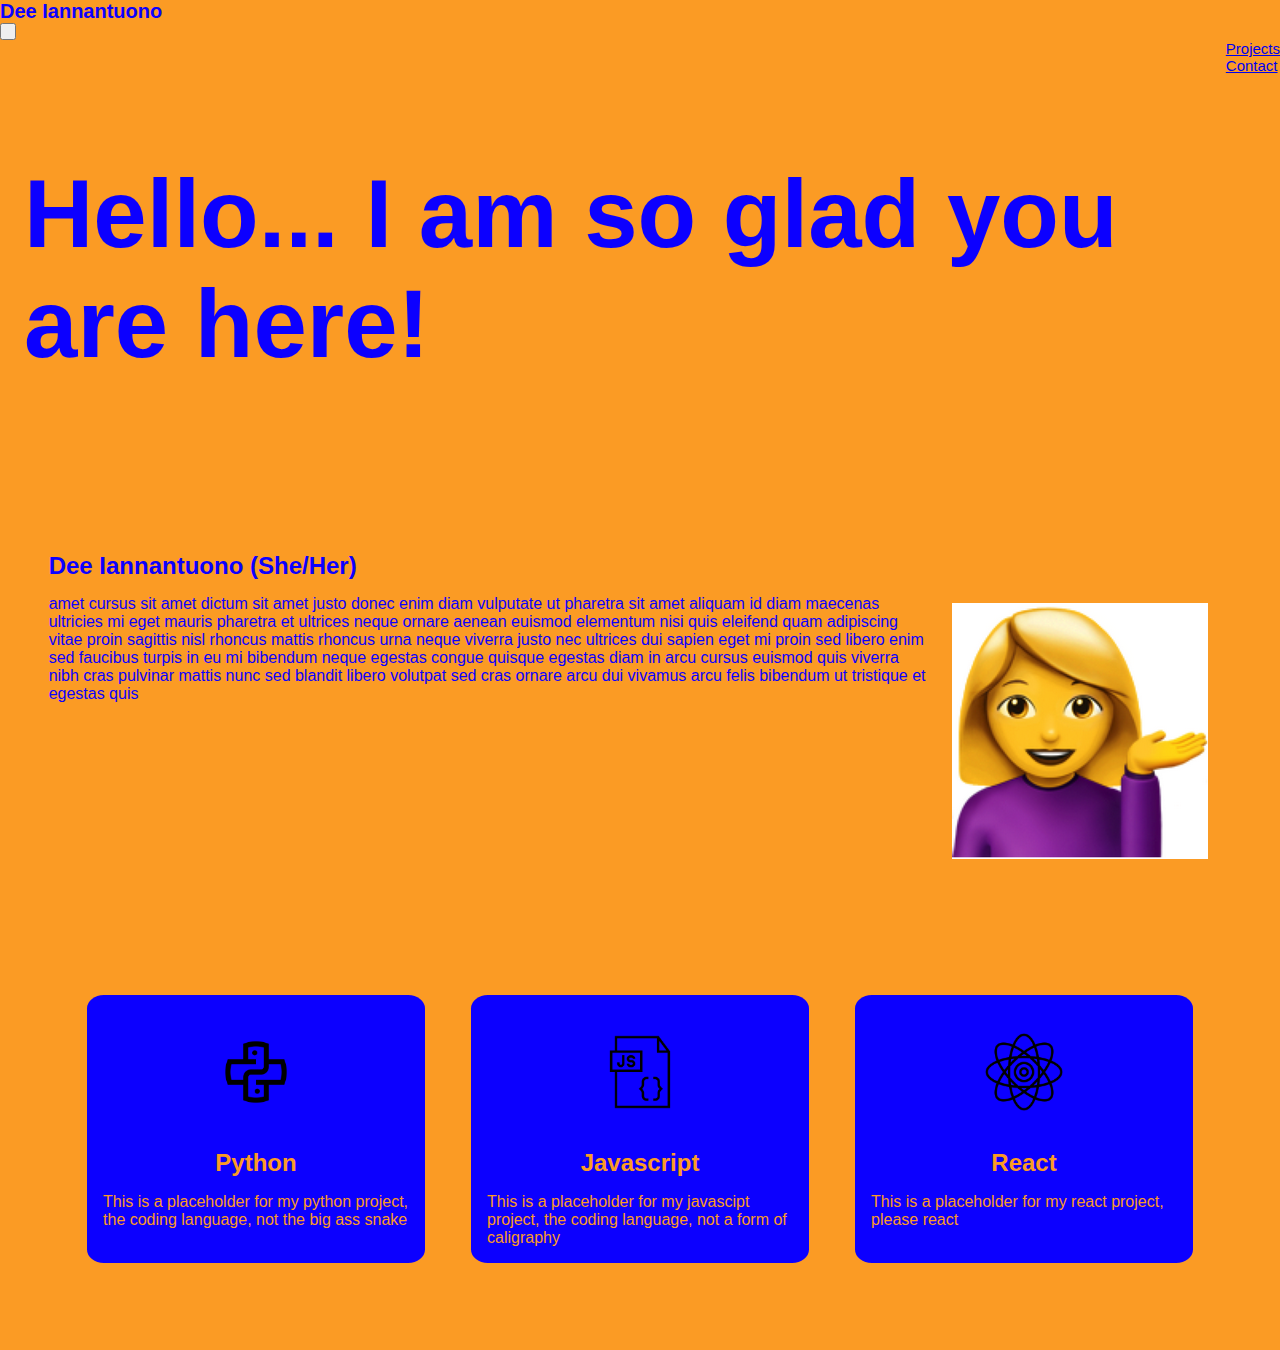
==== index.html @ b5184e4c "Adding project to git" ====
<!DOCTYPE html>
<html lang="en">
<head>
    <meta charset="UTF-8">
    <meta http-equiv="X-UA-Compatible" content="IE=edge">
    <meta name="viewport" content="width=device-width, initial-scale=1.0">
    <link rel="stylesheet" href="css/style.css">
    <title>Dee Iannantuono</title>
</head>
<body>
    <header>
        <div class="mobile-header">
            <h1>Dee Iannantuono</h1>
            <button class="hamburger-button">
                <svg xmlns="http://www.w3.org/2000/svg" fill="none" viewBox="0 0 24 24" stroke-width="1.5" stroke="currentColor" class="w-6 h-6">
                    <path stroke-linecap="round" stroke-linejoin="round" d="M3.75 6.75h16.5M3.75 12h16.5m-16.5 5.25h16.5" />
                </svg>
            </button>
        </div>
        <nav id="navigation">
            <ul>
                <li>
                    <a href="#">Projects</a>
                </li>
                <li>
                    <a href="#">Contact</a>
                </li>
            </ul>
        </nav>
    </header>
    <section id="hero">
        <div>
        <h1>Hello... I am so glad you are here!</h1>
        </div>
    </section>
    <section id="aboutme">
        <article class="photo">
            <h2>Dee Iannantuono (She/Her)</h2>
            <img src="img/placeholder.png" class="photo">
        <p>
            amet cursus sit amet dictum sit amet justo donec enim diam vulputate ut pharetra sit amet aliquam id diam maecenas ultricies mi eget mauris pharetra et ultrices neque ornare aenean euismod elementum nisi quis eleifend quam adipiscing vitae proin sagittis nisl rhoncus mattis rhoncus urna neque viverra justo nec ultrices dui sapien eget mi proin sed libero enim sed faucibus turpis in eu mi bibendum neque egestas congue quisque egestas diam in arcu cursus euismod quis viverra nibh cras pulvinar mattis nunc sed blandit libero volutpat sed cras ornare arcu dui vivamus arcu felis bibendum ut tristique et egestas quis
        </p>
        </article>
    </section>
    <section id="projects">
        <article class="articles">
                <img src="img/python.png" alt="an icon for the python coding language" class="icon">
            <h2>Python</h2>
            <p>
                This is a placeholder for my python project, the coding language, not the big ass snake
            </p>
        </article>
        <article class="articles">
                <img src="img/javascript.png" alt="an icon for the javascript coding language" class="icon">
            <h2>Javascript</h2>
            <p>
                This is a placeholder for my javascipt project, the coding language, not a form of caligraphy
            </p>
        </article>
        <article class="articles">
                <img src="img/react.png" alt="an icon for the react coding language" class="icon">
            <h2>React</h2>
            <p>
                This is a placeholder for my react project, please react
            </p>
        </article>
    </section>
---- css/style.css ----
/* Base HTML Styles */


:root {
	--orange: #fb9b24;
	--yellow: #f4d040;
	--green: #57d68d;
	--blue: #0c00ff;
	--black: #111111;
	--gray: #c3c3c3;
}

/* CSS Reset */

html {
	box-sizing: border-box;
	font-size: 16px;
	font-family: Helvetica, Arial, sans-serif;
	color: var(--blue);
	scroll-behavior: smooth;
}

*,
*:before,
*:after {
	box-sizing: inherit;
}

body,
h1,
h2,
h3,
h4,
h5,
h6,
p,
ol,
ul {
	margin: 0;
	padding: 0;
}

ol,
ul {
	list-style: none;
}

img {
	max-width: 100%;
	height: auto;
}

input,
button,
textarea,
select {
	font: inherit;
}

/* Global styles  */

label, input, textarea, select {
    display: block;
    width: 100%;
}

input, select, textarea {
    padding: 8px;
}

/* Background */

body {
	background-color: var(--orange);
}

/* Header */

header {
	font-size: 10px;
}

#navigation {
	font-size: 15px;
}

header {
	height: 115px;
}

nav {
	float: right;
}

/* hero */

#hero {
	padding: 24px;
	font-size: 3rem;
	margin-top: 20px;
}

/* About Me */

#aboutme {
	padding: 24px;
	margin-top: 100px;
}

.photo {
	padding: 2%;
	float: right;
}

.photo p {
	padding-top: 15px;
}

/* Projects  */

.articles {
	width: auto;
	display: flex;
	flex-direction: column;
	padding: 16px;
	align-items: center;
	margin: 15%;
	background-color: var(--blue);
	color: var(--orange);
	border-radius: 5%;
}

.articles h2 {
	padding: 16px 0px;
}

.articles img {
	width: 40%;
}

@media (min-width: 768px){
    #projects {
        display: flex;
		padding: 5%;
}
}

@media (min-width: 768px){
    #projects .articles {
        display: flex;
		margin: 2%;
}
}
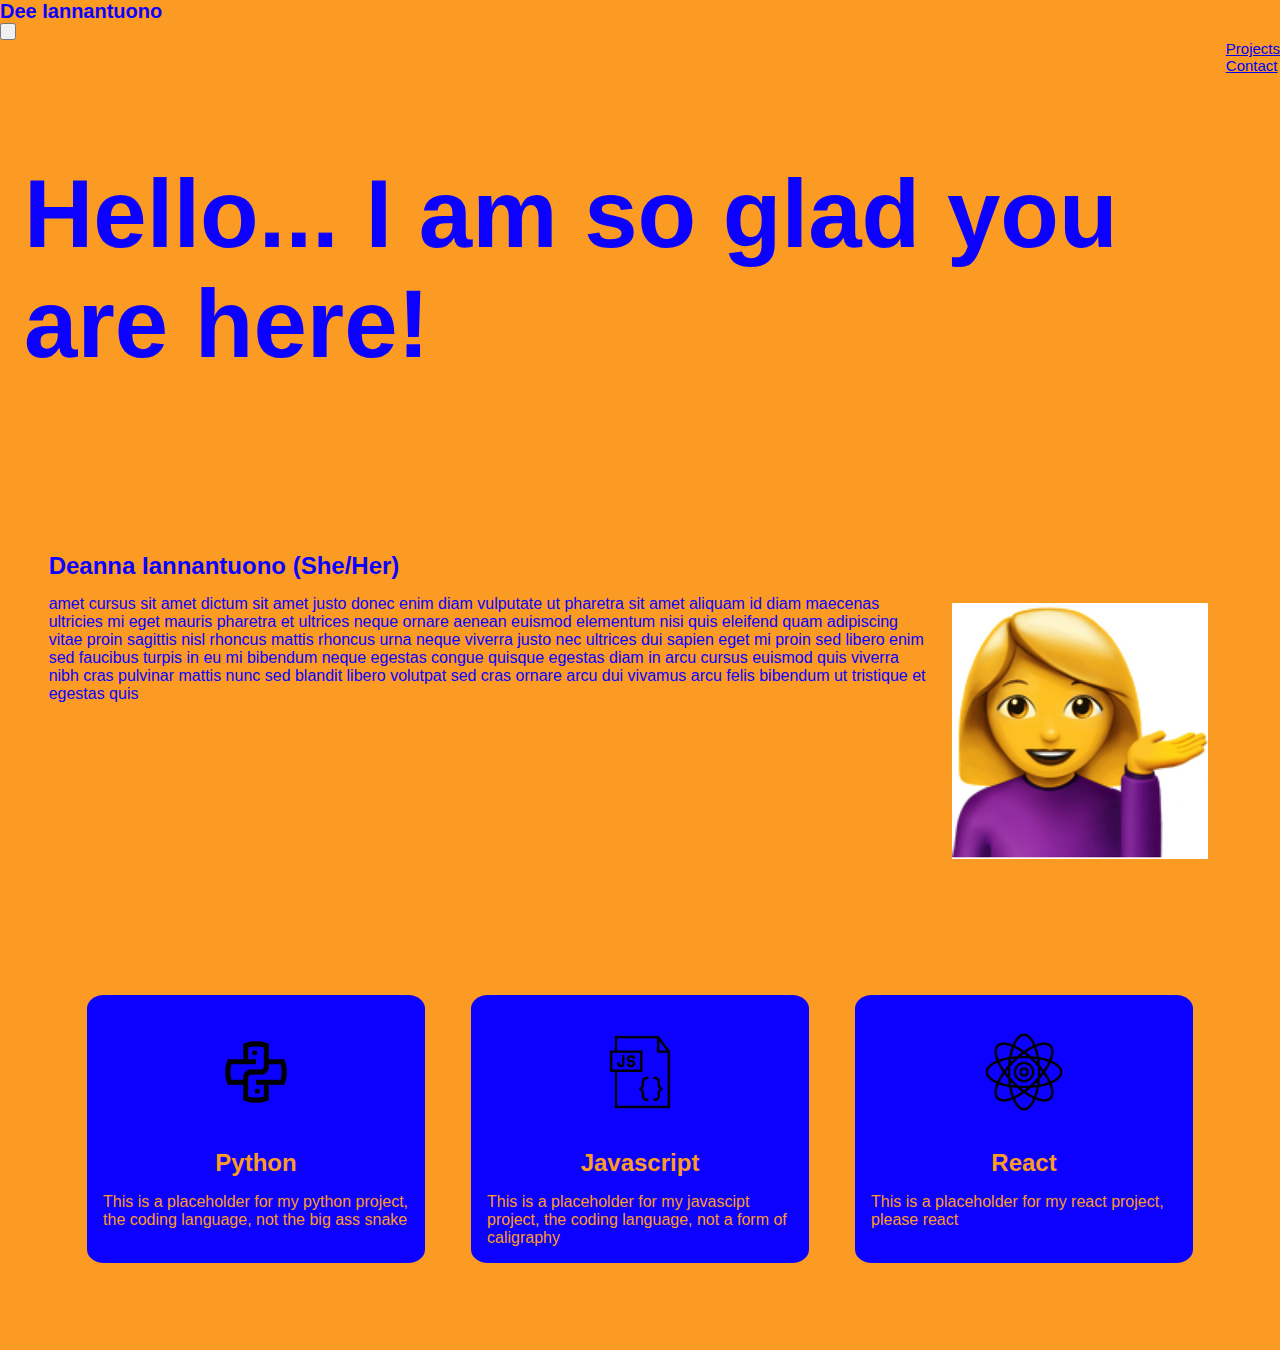
==== commit 0a93338a: "changed name" ====
--- a/index.html
+++ b/index.html
@@ -35,7 +35,7 @@
     </section>
     <section id="aboutme">
         <article class="photo">
-            <h2>Dee Iannantuono (She/Her)</h2>
+            <h2>Deanna Iannantuono (She/Her)</h2>
             <img src="img/placeholder.png" class="photo">
         <p>
             amet cursus sit amet dictum sit amet justo donec enim diam vulputate ut pharetra sit amet aliquam id diam maecenas ultricies mi eget mauris pharetra et ultrices neque ornare aenean euismod elementum nisi quis eleifend quam adipiscing vitae proin sagittis nisl rhoncus mattis rhoncus urna neque viverra justo nec ultrices dui sapien eget mi proin sed libero enim sed faucibus turpis in eu mi bibendum neque egestas congue quisque egestas diam in arcu cursus euismod quis viverra nibh cras pulvinar mattis nunc sed blandit libero volutpat sed cras ornare arcu dui vivamus arcu felis bibendum ut tristique et egestas quis
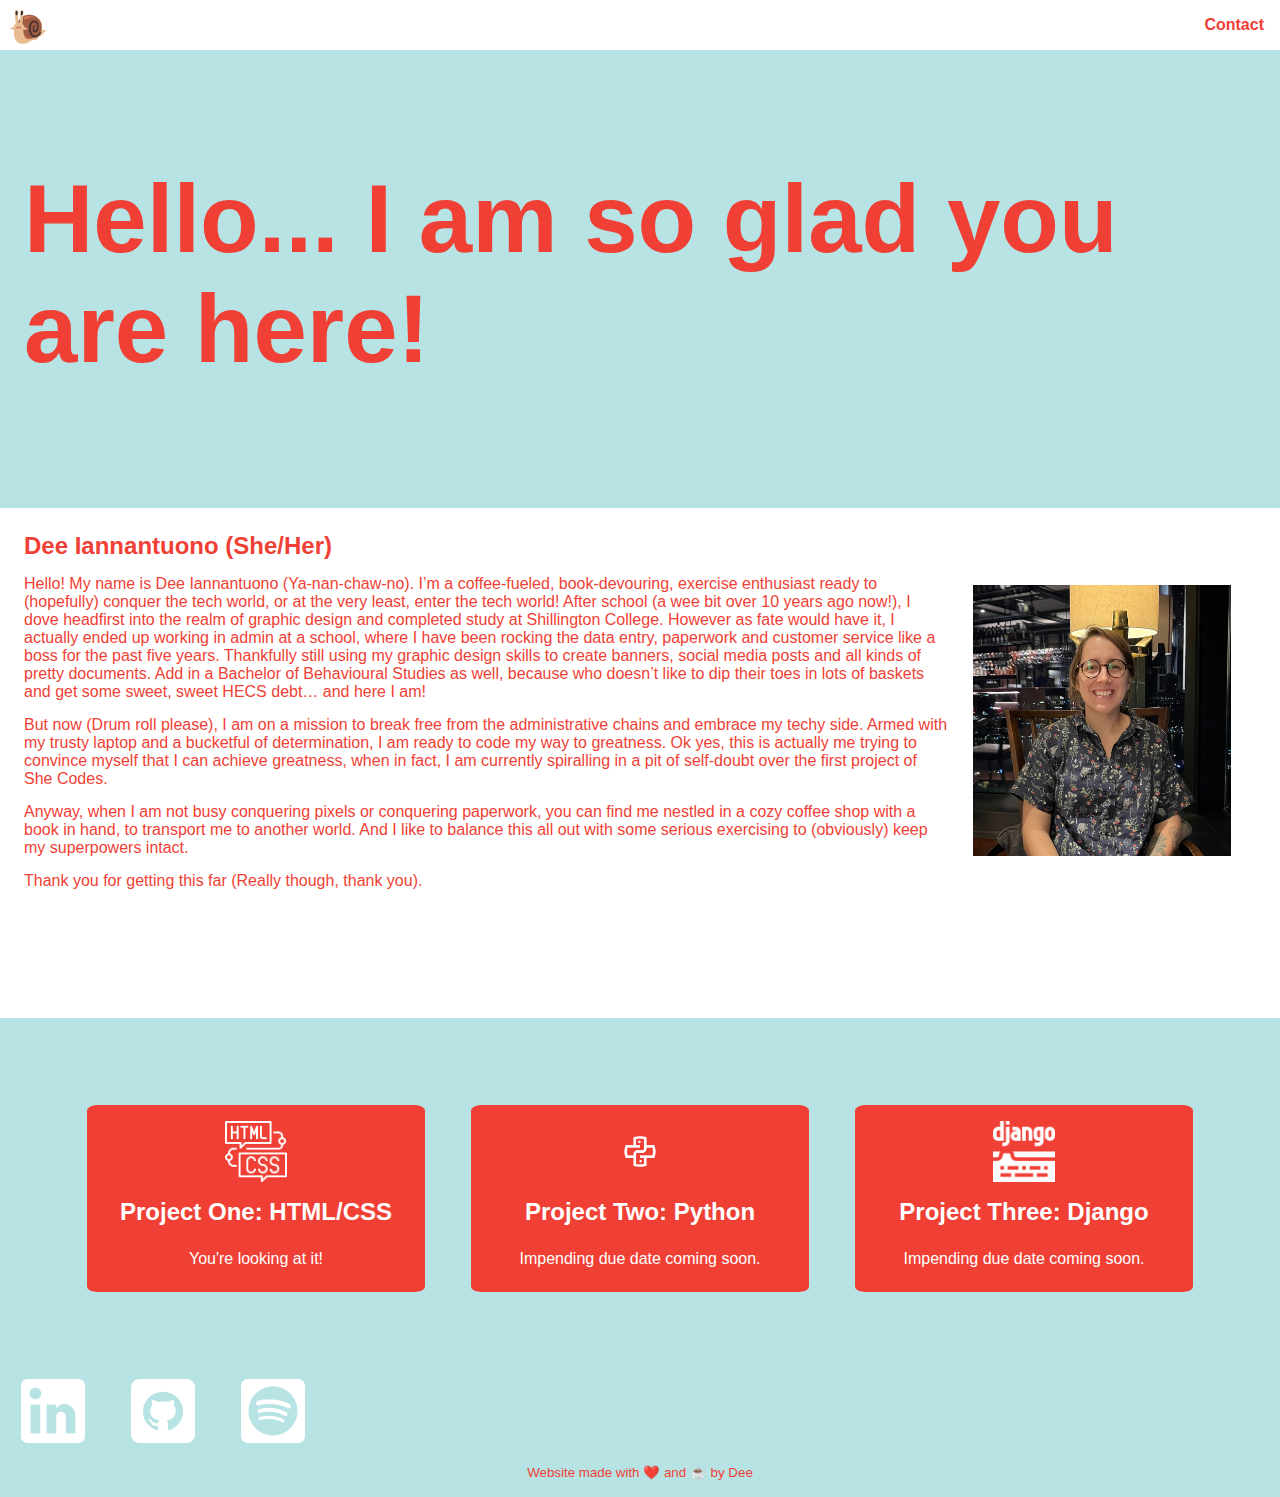
==== commit 462b9a39: "This includes lots of aesthetic changes to home page and i added a contact page and readme and updat" ====
--- a/index.html
+++ b/index.html
@@ -10,23 +10,15 @@
 <body>
     <header>
         <div class="mobile-header">
-            <h1>Dee Iannantuono</h1>
-            <button class="hamburger-button">
-                <svg xmlns="http://www.w3.org/2000/svg" fill="none" viewBox="0 0 24 24" stroke-width="1.5" stroke="currentColor" class="w-6 h-6">
-                    <path stroke-linecap="round" stroke-linejoin="round" d="M3.75 6.75h16.5M3.75 12h16.5m-16.5 5.25h16.5" />
-                </svg>
-            </button>
-        </div>
-        <nav id="navigation">
+        <nav>
             <ul>
                 <li>
-                    <a href="#">Projects</a>
-                </li>
-                <li>
-                    <a href="#">Contact</a>
+                    <a href="contact.html">Contact</a>
                 </li>
             </ul>
         </nav>
+        <h1>🐌</h1> 
+        </div>
     </header>
     <section id="hero">
         <div>
@@ -35,33 +27,44 @@
     </section>
     <section id="aboutme">
         <article class="photo">
-            <h2>Deanna Iannantuono (She/Her)</h2>
-            <img src="img/placeholder.png" class="photo">
-        <p>
-            amet cursus sit amet dictum sit amet justo donec enim diam vulputate ut pharetra sit amet aliquam id diam maecenas ultricies mi eget mauris pharetra et ultrices neque ornare aenean euismod elementum nisi quis eleifend quam adipiscing vitae proin sagittis nisl rhoncus mattis rhoncus urna neque viverra justo nec ultrices dui sapien eget mi proin sed libero enim sed faucibus turpis in eu mi bibendum neque egestas congue quisque egestas diam in arcu cursus euismod quis viverra nibh cras pulvinar mattis nunc sed blandit libero volutpat sed cras ornare arcu dui vivamus arcu felis bibendum ut tristique et egestas quis
-        </p>
+            <h2>Dee Iannantuono (She/Her)</h2>
+            <img src="img/thisisme.jpg" class="photoofme">
+        <p>Hello! My name is Dee Iannantuono (Ya-nan-chaw-no). I’m a coffee-fueled, book-devouring, exercise enthusiast ready to (hopefully) conquer the tech world, or at the very least, enter the tech world! After school (a wee bit over 10 years ago now!), I dove headfirst into the realm of graphic design and completed study at Shillington College. However as fate would have it, I actually ended up working in admin at a school, where I have been rocking the data entry, paperwork and customer service like a boss for the past five years. Thankfully still using my graphic design skills to create banners, social media posts and all kinds of pretty documents. Add in a Bachelor of Behavioural Studies as well, because who doesn’t like to dip their toes in lots of baskets and get some sweet, sweet HECS debt… and here I am! </p>
+        <p>But now (Drum roll please), I am on a mission to break free from the administrative chains and embrace my techy side. Armed with my trusty laptop and a bucketful of determination, I am ready to code my way to greatness. Ok yes, this is actually me trying to convince myself that I can achieve greatness, when in fact, I am currently spiralling in a pit of self-doubt over the first project of She Codes. </p>
+        <p>Anyway, when I am not busy conquering pixels or conquering paperwork, you can find me nestled in a cozy coffee shop with a book in hand, to transport me to another world. And I like to balance this all out with some serious exercising to (obviously) keep my superpowers intact.</p>
+        <p>Thank you for getting this far (Really though, thank you). </p>
         </article>
     </section>
     <section id="projects">
         <article class="articles">
-                <img src="img/python.png" alt="an icon for the python coding language" class="icon">
-            <h2>Python</h2>
+                <img src="img/htmlcss.png" alt="an icon for the html and css coding languages" class="icon">
+            <h2>Project One: HTML/CSS</h2>
             <p>
-                This is a placeholder for my python project, the coding language, not the big ass snake
+                You're looking at it!
             </p>
         </article>
         <article class="articles">
-                <img src="img/javascript.png" alt="an icon for the javascript coding language" class="icon">
-            <h2>Javascript</h2>
+                <img src="img/python.png" alt="an icon for the python coding language" class="icon">
+            <h2>Project Two: Python</h2>
             <p>
-                This is a placeholder for my javascipt project, the coding language, not a form of caligraphy
+                Impending due date coming soon. 
             </p>
         </article>
         <article class="articles">
-                <img src="img/react.png" alt="an icon for the react coding language" class="icon">
-            <h2>React</h2>
+                <img src="img/django.png" alt="an icon for the django coding language" class="icon">
+            <h2>Project Three: Django</h2>
             <p>
-                This is a placeholder for my react project, please react
+                Impending due date coming soon.
             </p>
         </article>
-    </section>+    </section>
+    <section id="myself">
+                <a href="https://www.linkedin.com/in/deanna-iannantuono-1b6728b5/"><img src="img/linkedin.png" class="smicon"></a>
+                <a href="https://github.com/dee-iannantuono"><img src="img/github.png" class="smicon"></a>
+                <a href="https://open.spotify.com/user/1242510376?si=d78e352e763142ab"><img src="img/spotify.png" class="smicon"></a>
+    </section>
+<footer>
+    <small>Website made with ❤️ and ☕ by Dee</small>
+</footer>
+</body>
+</html>--- a/css/style.css
+++ b/css/style.css
@@ -3,8 +3,8 @@
 
 :root {
 	--orange: #fb9b24;
-	--yellow: #f4d040;
-	--green: #57d68d;
+	--lightblue: #B7E3E4;
+	--red: #F03F35;
 	--blue: #0c00ff;
 	--black: #111111;
 	--gray: #c3c3c3;
@@ -16,7 +16,7 @@
 	box-sizing: border-box;
 	font-size: 16px;
 	font-family: Helvetica, Arial, sans-serif;
-	color: var(--blue);
+	color: var(--red);
 	scroll-behavior: smooth;
 }
 
@@ -71,25 +71,30 @@
 /* Background */
 
 body {
-	background-color: var(--orange);
+	background-color: var(--lightblue);
 }
 
 /* Header */
 
+header h1 {
+	padding: 8px;
+}
+
+nav a {
+    text-decoration: none;
+	font-weight: bold;
+    color: var(--red);
+	float: right;
+	padding: 16px;
+}
+
 header {
-	font-size: 10px;
-}
-
-#navigation {
-	font-size: 15px;
-}
-
-header {
-	height: 115px;
-}
-
-nav {
-	float: right;
+	background-color: white;
+	height: 50px;
+}
+
+li {
+	display: inline;
 }
 
 /* hero */
@@ -97,7 +102,8 @@
 #hero {
 	padding: 24px;
 	font-size: 3rem;
-	margin-top: 20px;
+	color: var(--red);
+	margin-top: 90px;
 }
 
 /* About Me */
@@ -105,15 +111,31 @@
 #aboutme {
 	padding: 24px;
 	margin-top: 100px;
-}
-
-.photo {
+	background-color: white;
+}
+
+.photoofme {
 	padding: 2%;
 	float: right;
+	width: auto;
+	max-height: 100%;
+}
+
+@media (min-width: 768px){
+    .photoofme {
+        width: 25%;
+		height: 25%;
+}
 }
 
 .photo p {
 	padding-top: 15px;
+}
+
+@media (min-width: 768px){
+    #aboutme {
+        padding-bottom: 10%;
+}
 }
 
 /* Projects  */
@@ -123,19 +145,27 @@
 	display: flex;
 	flex-direction: column;
 	padding: 16px;
+	margin: 15%;
 	align-items: center;
-	margin: 15%;
-	background-color: var(--blue);
-	color: var(--orange);
-	border-radius: 5%;
+	background-color: var(--red);
+	border-color: var(--red);
+	border-radius: 3%;
+	color: white;
+	text-align: center;
 }
 
 .articles h2 {
-	padding: 16px 0px;
+	padding: 16px;
+	padding-top: 16px;
+}
+
+.articles p {
+	padding: 8px;
 }
 
 .articles img {
-	width: 40%;
+	width: 20%;
+	height: auto;
 }
 
 @media (min-width: 768px){
@@ -149,6 +179,66 @@
     #projects .articles {
         display: flex;
 		margin: 2%;
-}
-}
-
+		width: 100%;
+}
+}
+
+/* myself */
+
+#myself img {
+	width: 10%;
+}
+
+#myself a {
+	padding: 8px;
+	margin: 1%;
+}
+
+@media (min-width: 768px){
+    #myself img {
+		width: 5%;
+}
+}
+
+footer {
+    padding: 16px;
+    text-align: center;
+}
+
+/* contact */
+
+#contact {
+    padding: 48px 16px;
+}
+
+#contact input, #contact select {
+    margin-bottom: 16px;
+}
+
+#contact h2 {
+    margin-bottom: 16px;
+}
+
+#contact p {
+	text-align: center;
+	font-weight: bold;
+}
+
+@media (min-width: 768px){
+    #contact h2 {
+        text-align: center;
+        font-size: 2.5rem;
+    }
+
+    #contact form {
+        max-width: 60%;
+        margin: 40px auto;
+    }
+}
+
+#contact input[type="submit"]{
+    background-color: var(--pink);
+    border: 0;
+    margin-top: 8px;
+    cursor: pointer;
+}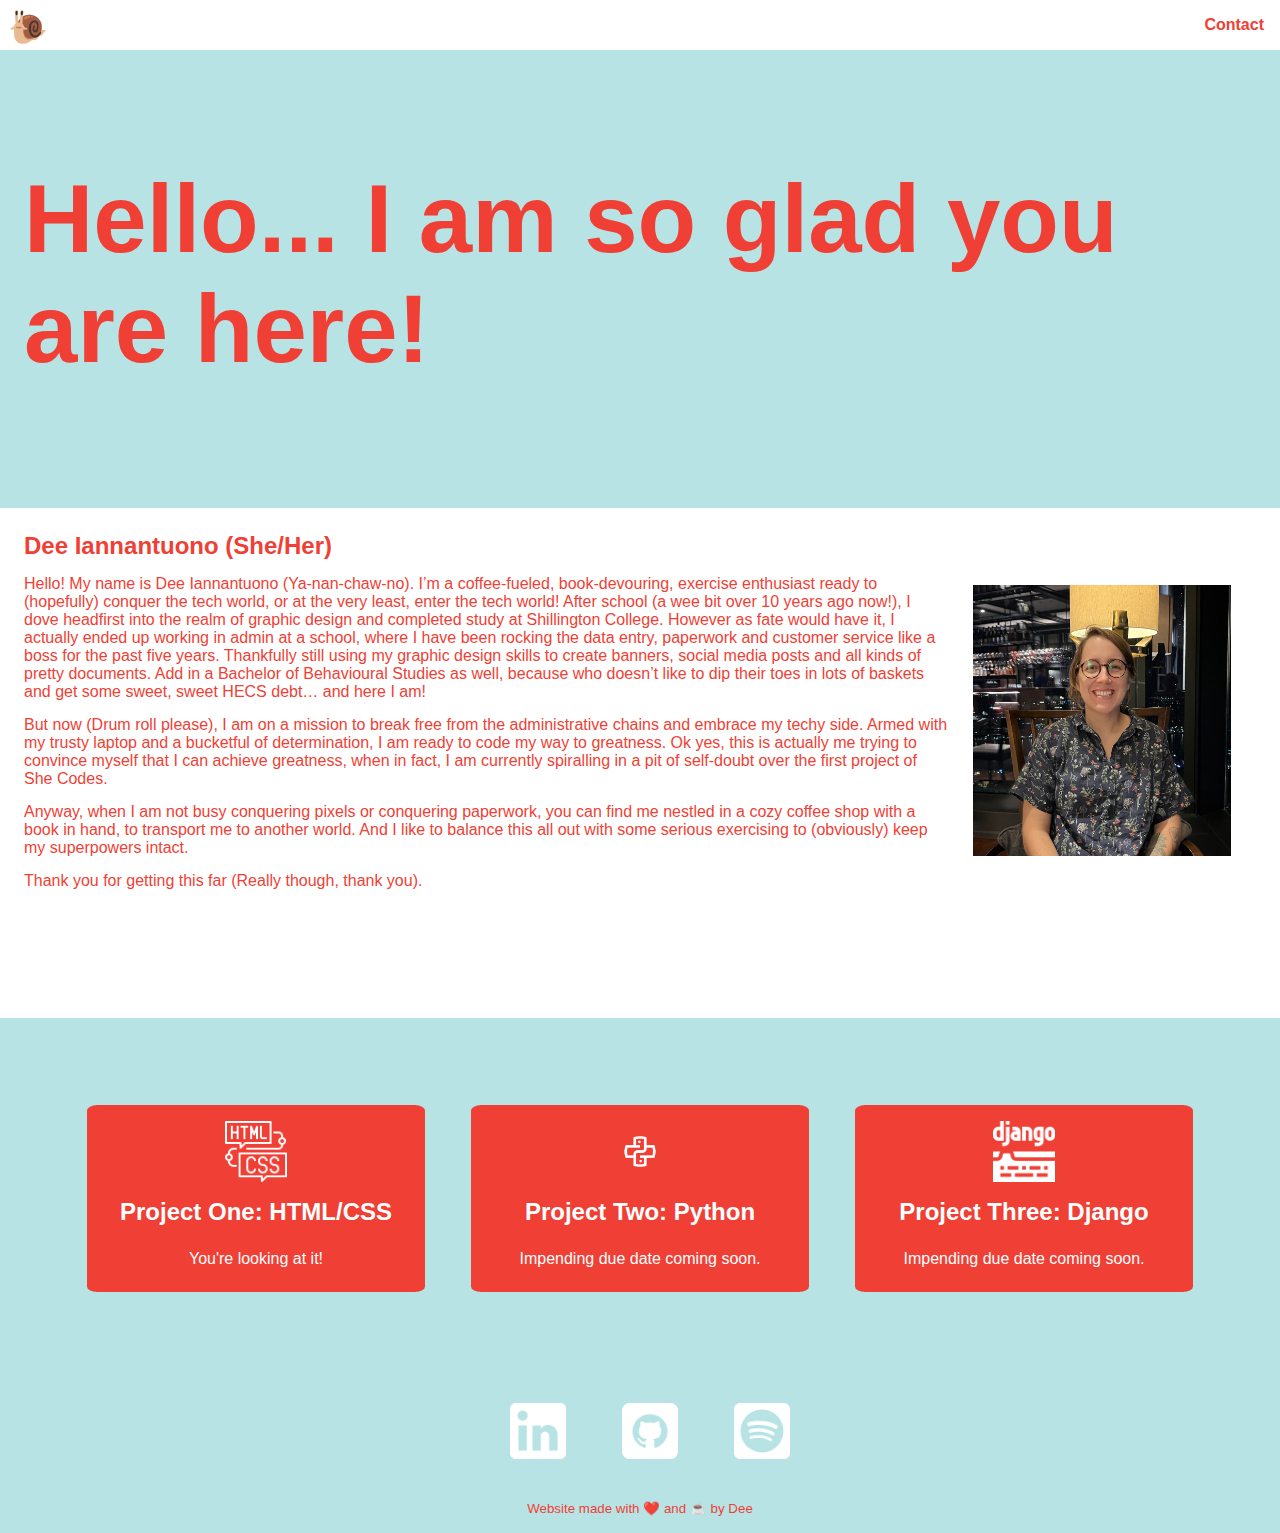
==== commit 1ec933a9: "fixed social media allignment, added screenshots and updated readme" ====
--- a/index.html
+++ b/index.html
@@ -59,9 +59,11 @@
         </article>
     </section>
     <section id="myself">
+        <article class="linkstome">
                 <a href="https://www.linkedin.com/in/deanna-iannantuono-1b6728b5/"><img src="img/linkedin.png" class="smicon"></a>
                 <a href="https://github.com/dee-iannantuono"><img src="img/github.png" class="smicon"></a>
                 <a href="https://open.spotify.com/user/1242510376?si=d78e352e763142ab"><img src="img/spotify.png" class="smicon"></a>
+        </article>
     </section>
 <footer>
     <small>Website made with ❤️ and ☕ by Dee</small>
--- a/css/style.css
+++ b/css/style.css
@@ -185,18 +185,26 @@
 
 /* myself */
 
-#myself img {
-	width: 10%;
-}
-
-#myself a {
-	padding: 8px;
-	margin: 1%;
-}
-
-@media (min-width: 768px){
-    #myself img {
-		width: 5%;
+.linkstome {
+	padding: 24px;
+	display: flex;
+	margin-left: 15%;
+}
+
+.linkstome img {
+	width: 50%;
+}
+
+.linkstome a {
+	display: flex;
+	align-items: center;
+}
+
+@media (min-width: 768px){
+    .linkstome {
+		width: 30%;
+		display: flex;
+		margin-left: 38%;
 }
 }
 
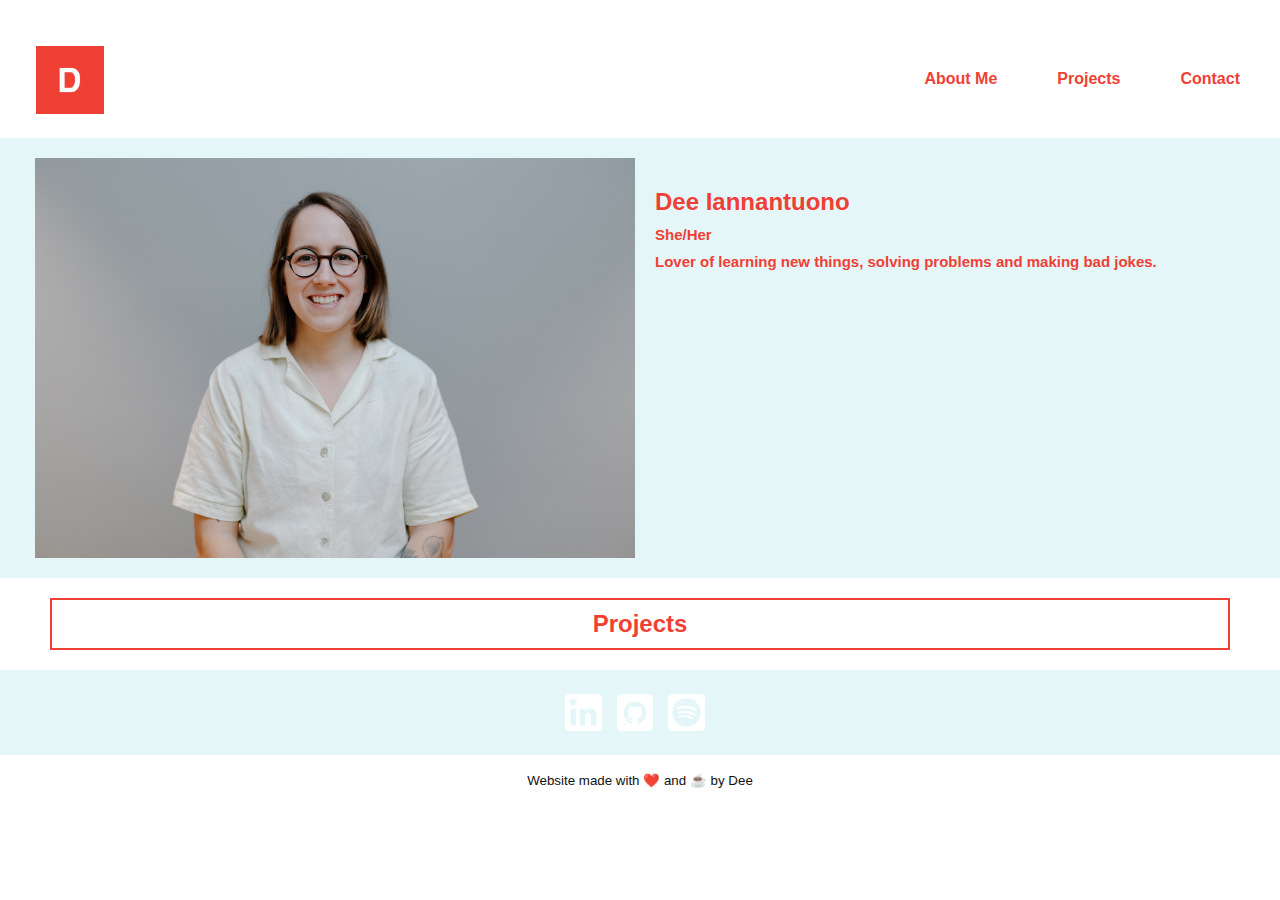
==== commit 20a67c0b: "Started reupdating website, i have added in a projects and aboutme page and have started redoing the" ====
--- a/index.html
+++ b/index.html
@@ -11,59 +11,26 @@
     <header>
         <div class="mobile-header">
         <nav>
-            <ul>
-                <li>
                     <a href="contact.html">Contact</a>
-                </li>
-            </ul>
+                    <a href="projects.html">Projects</a>
+                    <a href="aboutme.html">About Me</a>
         </nav>
-        <h1>🐌</h1> 
+        <h1><a href="index.html"><img src="img/Logo.jpg"></a></h1>
         </div>
     </header>
-    <section id="hero">
-        <div>
-        <h1>Hello... I am so glad you are here!</h1>
-        </div>
+    <section id="intro">
+            <img src="img/photoofme.jpg" class="photoofme">
+            <h2>Dee Iannantuono</h2>
+            <h3>She/Her</h3>
+            <h3>Lover of learning new things, solving problems and making bad jokes.</h3>
     </section>
-    <section id="aboutme">
-        <article class="photo">
-            <h2>Dee Iannantuono (She/Her)</h2>
-            <img src="img/thisisme.jpg" class="photoofme">
-        <p>Hello! My name is Dee Iannantuono (Ya-nan-chaw-no). I’m a coffee-fueled, book-devouring, exercise enthusiast ready to (hopefully) conquer the tech world, or at the very least, enter the tech world! After school (a wee bit over 10 years ago now!), I dove headfirst into the realm of graphic design and completed study at Shillington College. However as fate would have it, I actually ended up working in admin at a school, where I have been rocking the data entry, paperwork and customer service like a boss for the past five years. Thankfully still using my graphic design skills to create banners, social media posts and all kinds of pretty documents. Add in a Bachelor of Behavioural Studies as well, because who doesn’t like to dip their toes in lots of baskets and get some sweet, sweet HECS debt… and here I am! </p>
-        <p>But now (Drum roll please), I am on a mission to break free from the administrative chains and embrace my techy side. Armed with my trusty laptop and a bucketful of determination, I am ready to code my way to greatness. Ok yes, this is actually me trying to convince myself that I can achieve greatness, when in fact, I am currently spiralling in a pit of self-doubt over the first project of She Codes. </p>
-        <p>Anyway, when I am not busy conquering pixels or conquering paperwork, you can find me nestled in a cozy coffee shop with a book in hand, to transport me to another world. And I like to balance this all out with some serious exercising to (obviously) keep my superpowers intact.</p>
-        <p>Thank you for getting this far (Really though, thank you). </p>
-        </article>
-    </section>
-    <section id="projects">
-        <article class="articles">
-                <img src="img/htmlcss.png" alt="an icon for the html and css coding languages" class="icon">
-            <h2>Project One: HTML/CSS</h2>
-            <p>
-                You're looking at it!
-            </p>
-        </article>
-        <article class="articles">
-                <img src="img/python.png" alt="an icon for the python coding language" class="icon">
-            <h2>Project Two: Python</h2>
-            <p>
-                Impending due date coming soon. 
-            </p>
-        </article>
-        <article class="articles">
-                <img src="img/django.png" alt="an icon for the django coding language" class="icon">
-            <h2>Project Three: Django</h2>
-            <p>
-                Impending due date coming soon.
-            </p>
-        </article>
+    <section id="projectslink">
+        <a href="projects.html">Projects</a>
     </section>
     <section id="myself">
-        <article class="linkstome">
                 <a href="https://www.linkedin.com/in/deanna-iannantuono-1b6728b5/"><img src="img/linkedin.png" class="smicon"></a>
                 <a href="https://github.com/dee-iannantuono"><img src="img/github.png" class="smicon"></a>
                 <a href="https://open.spotify.com/user/1242510376?si=d78e352e763142ab"><img src="img/spotify.png" class="smicon"></a>
-        </article>
     </section>
 <footer>
     <small>Website made with ❤️ and ☕ by Dee</small>
--- a/css/style.css
+++ b/css/style.css
@@ -5,8 +5,8 @@
 	--orange: #fb9b24;
 	--lightblue: #B7E3E4;
 	--red: #F03F35;
-	--blue: #0c00ff;
 	--black: #111111;
+	--blue: #E4F6F8;
 	--gray: #c3c3c3;
 }
 
@@ -16,7 +16,7 @@
 	box-sizing: border-box;
 	font-size: 16px;
 	font-family: Helvetica, Arial, sans-serif;
-	color: var(--red);
+	color: var(--black);
 	scroll-behavior: smooth;
 }
 
@@ -68,16 +68,18 @@
     padding: 8px;
 }
 
-/* Background */
-
-body {
-	background-color: var(--lightblue);
-}
-
 /* Header */
 
-header h1 {
-	padding: 8px;
+header {
+	background-color: white;
+	margin-top: 30px;
+}
+
+header h1 a img {
+	padding: 16px;
+	height: 100px;
+	width: 100px;
+	margin-left: 20px;
 }
 
 nav a {
@@ -85,40 +87,38 @@
 	font-weight: bold;
     color: var(--red);
 	float: right;
-	padding: 16px;
-}
-
-header {
-	background-color: white;
-	height: 50px;
-}
-
-li {
-	display: inline;
-}
-
-/* hero */
-
-#hero {
-	padding: 24px;
-	font-size: 3rem;
-	color: var(--red);
-	margin-top: 90px;
-}
-
-/* About Me */
-
-#aboutme {
-	padding: 24px;
-	margin-top: 100px;
-	background-color: white;
-}
-
-.photoofme {
-	padding: 2%;
-	float: right;
-	width: auto;
-	max-height: 100%;
+	padding: 20px;
+	margin-top: 20px;
+	margin-right: 20px;
+}
+
+/* Homepage */
+
+#intro {
+    background-color: var(--blue);
+    padding: 20px; 
+	overflow: hidden;
+}
+
+#intro img {
+	width: 600px;
+	float: left;
+	margin-right: 20px;
+	margin-left: 15px;
+}
+
+#intro h2 {
+	margin-top: 30px;
+    color: var(--red);
+    font-size: 24px; 
+	display: inline-block;
+}
+
+#intro h3 {
+    color: var(--red);
+    font-size: 24px; 
+	font-size: 15px;
+	margin-top: 10px;
 }
 
 @media (min-width: 768px){
@@ -128,14 +128,25 @@
 }
 }
 
-.photo p {
-	padding-top: 15px;
-}
-
 @media (min-width: 768px){
     #aboutme {
         padding-bottom: 10%;
 }
+}
+
+#projectslink {
+	border: 2px solid var(--red);
+	padding: 10px;
+	display: block;
+	margin: 20px 50px;
+	text-align: center;
+}
+
+#projectslink a {
+	text-decoration: none;
+	color: var(--red);
+	font-weight: bold;
+	font-size: 24px;
 }
 
 /* Projects  */
@@ -185,26 +196,22 @@
 
 /* myself */
 
-.linkstome {
+#myself {
 	padding: 24px;
-	display: flex;
-	margin-left: 15%;
-}
-
-.linkstome img {
-	width: 50%;
-}
-
-.linkstome a {
-	display: flex;
-	align-items: center;
-}
-
-@media (min-width: 768px){
-    .linkstome {
-		width: 30%;
-		display: flex;
-		margin-left: 38%;
+	background-color: var(--blue);
+	text-align: center;
+}
+
+#myself img {
+	width: 3%;
+	display: inline-block;
+	margin-right: 10px;
+	vertical-align: middle;
+}
+
+@media (max-width: 768px){
+    #myself img {
+		width: 10%;
 }
 }
 
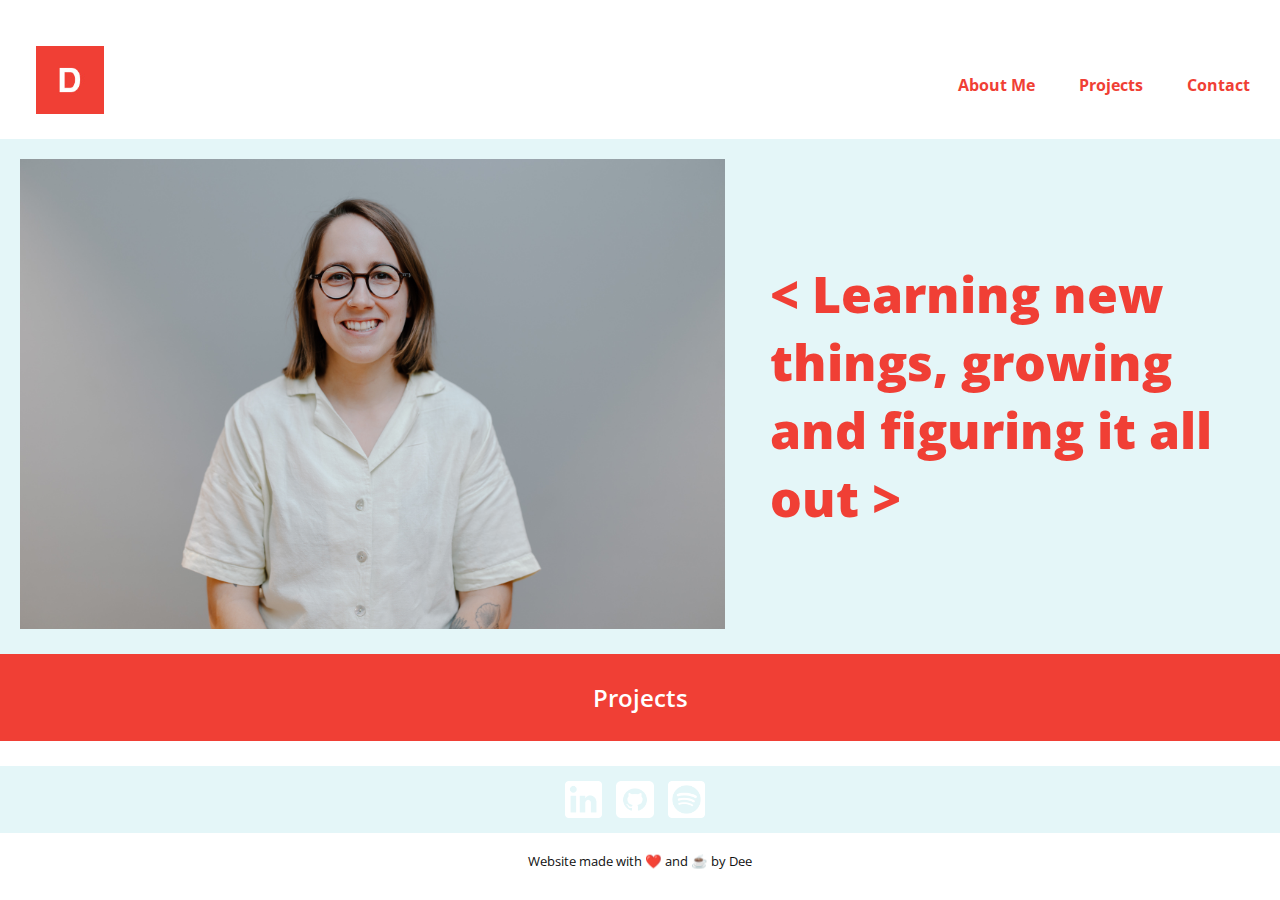
==== commit 4bedad8d: "updated styling for a lot of pages" ====
--- a/index.html
+++ b/index.html
@@ -9,20 +9,22 @@
 </head>
 <body>
     <header>
-        <div class="mobile-header">
-        <nav>
+        <div id="logo-container">
+            <h1><a href="index.html"><img src="img/Logo.jpg"></a></h1>
+        </div>
+        <nav id="nav-container">
+                    <a href="aboutme.html">About Me</a>
+                    <a href="projects.html">Projects</a>
                     <a href="contact.html">Contact</a>
-                    <a href="projects.html">Projects</a>
-                    <a href="aboutme.html">About Me</a>
         </nav>
-        <h1><a href="index.html"><img src="img/Logo.jpg"></a></h1>
-        </div>
     </header>
     <section id="intro">
+        <div id="photo-container">
             <img src="img/photoofme.jpg" class="photoofme">
-            <h2>Dee Iannantuono</h2>
-            <h3>She/Her</h3>
-            <h3>Lover of learning new things, solving problems and making bad jokes.</h3>
+        </div>
+        <div id="text-container">
+            <h2> < Learning new things, growing and figuring it all out > </h2>
+        </div>
     </section>
     <section id="projectslink">
         <a href="projects.html">Projects</a>
--- a/css/style.css
+++ b/css/style.css
@@ -1,3 +1,8 @@
+/* Fonts */
+
+@import url('https://fonts.googleapis.com/css2?family=Open+Sans:wght@300;500;700;800&display=swap');
+
+
 /* Base HTML Styles */
 
 
@@ -15,7 +20,7 @@
 html {
 	box-sizing: border-box;
 	font-size: 16px;
-	font-family: Helvetica, Arial, sans-serif;
+	font-family: 'Open Sans', sans-serif;
 	color: var(--black);
 	scroll-behavior: smooth;
 }
@@ -73,6 +78,12 @@
 header {
 	background-color: white;
 	margin-top: 30px;
+	display: flex;
+	align-items: center;
+}
+
+#nav-container {
+	margin-left: auto;
 }
 
 header h1 a img {
@@ -86,120 +97,316 @@
     text-decoration: none;
 	font-weight: bold;
     color: var(--red);
-	float: right;
-	padding: 20px;
-	margin-top: 20px;
+	padding: 10px;
+	margin-top: 30px;
 	margin-right: 20px;
+	transition: color 0.3s;
+}
+
+nav a:hover {
+    color: var(--blue);
+}
+
+nav a.active {
+    color: var(--blue);
+}
+
+@media (max-width: 768px) {
+    nav a {
+        display: flex;
+        flex-direction: column; 
+		margin-top: 0px;
+		margin-right: 0px;
+		padding: 0px;
+		padding-right: 35px;
+    }
 }
 
 /* Homepage */
 
 #intro {
     background-color: var(--blue);
-    padding: 20px; 
-	overflow: hidden;
-}
-
-#intro img {
-	width: 600px;
-	float: left;
-	margin-right: 20px;
-	margin-left: 15px;
-}
-
-#intro h2 {
-	margin-top: 30px;
+	display: flex;
+	align-items: center; /* Vertically center the content */
+}
+
+#photo-container {
+	display: inline-block;
+	padding: 20px;
+}
+
+#text-container h2 {
     color: var(--red);
-    font-size: 24px; 
-	display: inline-block;
-}
-
-#intro h3 {
-    color: var(--red);
-    font-size: 24px; 
-	font-size: 15px;
-	margin-top: 10px;
-}
-
-@media (min-width: 768px){
-    .photoofme {
-        width: 25%;
-		height: 25%;
-}
-}
-
-@media (min-width: 768px){
-    #aboutme {
-        padding-bottom: 10%;
-}
+    font-size: 50px; 
+	font-weight: 800;
+	padding: 25px;
 }
 
 #projectslink {
 	border: 2px solid var(--red);
-	padding: 10px;
+	padding: 25px;
 	display: block;
-	margin: 20px 50px;
 	text-align: center;
+	background-color: var(--red);
 }
 
 #projectslink a {
 	text-decoration: none;
-	color: var(--red);
-	font-weight: bold;
+	color: white;
+	font-weight: 600;
 	font-size: 24px;
+	display: inline-block;
+	position: relative; /* Required for positioning the pseudo-element */
+}
+
+#projectslink a::before {
+	content: "👩‍💻"; /* Add your desired icon content here */
+	position: absolute;
+	right: -30px; /* Adjust the distance to control the icon's pop-up position */
+	opacity: 0;
+	transform: translateX(10px); /* Initially hide the icon to the right */
+	transition: transform 0.3s, opacity 0.3s;
+}
+
+#projectslink a:hover::before {
+	transform: translateX(0); /* Move the icon to the left */
+	opacity: 1; /* Make the icon visible */
+}
+
+@media (max-width: 768px) {
+    #intro {
+        display: flex;
+        flex-direction: column; 
+    }
+	#text-container h2 {
+		padding-top: 0px;
+	}
 }
 
 /* Projects  */
 
+#introprojects {
+	text-align: center;
+	background-color: var(--blue);
+}
+
+#introprojects h1 {
+	font-weight: 800;
+	display: inline-block;
+	padding-top: 50px;
+}
+
+#projects {
+	background-color: var(--blue);
+	flex-direction: column; /* Arrange rows vertically */
+    align-items: center; /* Center content horizontally */
+	padding: 70px;
+}
+
+.row {
+    display: flex;
+    justify-content: space-around; /* Spread projects evenly */
+}
+
 .articles {
-	width: auto;
-	display: flex;
-	flex-direction: column;
-	padding: 16px;
-	margin: 15%;
+	margin: 0px 20px 20px 20px;
+	padding: 40px;
 	align-items: center;
-	background-color: var(--red);
-	border-color: var(--red);
-	border-radius: 3%;
-	color: white;
-	text-align: center;
+	background-color: white; /* White background */
+    border: 2px solid var(--red); /* Red border with a width of 2px */
+    border-radius: 3%;
+    color: var(--red); /* Red text */
+    text-align: center;
+	flex: 1;
+
+}
+
+.articles:hover {
+    background-color: var(--blue); /* Change the background color on hover */
+}
+
+.articles a {
+	text-decoration: none !important;
+	color: inherit;
 }
 
 .articles h2 {
 	padding: 16px;
 	padding-top: 16px;
-}
-
-.articles p {
-	padding: 8px;
-}
-
-.articles img {
-	width: 20%;
-	height: auto;
-}
-
-@media (min-width: 768px){
-    #projects {
+	font-weight: 800;
+}
+
+@media (max-width: 768px) {
+    .row {
+        flex-direction: column; /* Change to a column layout for mobile devices */
+    }
+	#introprojects h1 {
+		padding: 30px;
+	}
+	#projects {
+		padding-top: 0px;
+		padding-bottom: 0px;
+	}
+}
+
+/* contact */
+
+#contact h2 {
+    text-align: center;
+	font-weight: 800;
+	margin-top: 50px;
+}
+
+#contact form {
+    background-color: var(--blue);
+    border-radius: 10px;
+    padding: 20px;
+    max-width: 500px;
+    margin: 0 auto;
+	margin-top: 40px;
+}
+
+#contact label {
+    display: block;
+    margin-top: 10px;
+}
+
+#contact input[type="text"],
+#contact textarea {
+    width: 100%;
+    padding: 10px;
+    border: 1px solid #ccc;
+    border-radius: 5px;
+    margin-top: 5px;
+}
+
+#contact input[type="submit"] {
+    background-color: var(--red);
+    color: white;
+    border: none;
+    border-radius: 5px;
+    padding: 10px 20px;
+	margin-top: 25px;
+    cursor: pointer;
+}
+
+#contact input[type="submit"]:hover {
+    background-color: darkred; /* Change the background color on hover */
+}
+
+#game {
+    display: block;
+    margin: 0 auto; /* Auto horizontal margin centers the canvas */
+}
+
+@media (max-width: 768px){
+    #contact h2 {
+        text-align: center;
+        font-size: 20px;
+    }
+
+    #contact form {
+        max-width: 80%;
+        margin: 40px auto;
+    }
+}
+
+/* ABOUT ME PAGE */
+
+#introaboutme h2 {
+	padding: 50px 50px 0 100px;
+	background-color: var(--blue);
+    color: var(--red);
+    font-size: 50px; 
+	font-weight: 800;
+}
+
+#introaboutme h3 {
+	padding: 10px 80px 50px 100px;
+	background-color: var(--blue);
+    color: var(--red);
+    font-size: 28px; 
+	font-weight: 800;
+}
+
+#skills {
+	display: flex;
+	padding-left: 50px;
+}
+
+#skills h1 {
+	padding-bottom: 10px;
+	color: var(--red);
+}
+
+#skills h2 {
+	font-size: 18px;
+	line-height: 2;
+}
+
+#softskills-container {
+	padding: 50px;
+	padding-right: 150px;
+}
+
+#hardskills-container {
+	padding: 50px;
+}
+
+#bottom {
+	display: flex;
+}
+
+#facts-container {
+	padding: 50px 0px 50px 100px;
+	background-color: var(--blue);
+}
+
+#facts-container h1 {
+	padding-bottom: 10px;
+	color: var(--red);
+}
+
+#facts-container h2 {
+	font-size: 18px;
+	line-height: 2;
+}
+
+#snail-container {
+	background-color: var(--blue);
+	width: 100%;
+}
+
+#snail-container iframe {
+	padding: 40px;
+	margin-right: 200px;
+	float: right;
+	background-color: var(--blue);
+}
+
+@media (max-width: 768px){
+    #skills {
         display: flex;
-		padding: 5%;
-}
-}
-
-@media (min-width: 768px){
-    #projects .articles {
-        display: flex;
-		margin: 2%;
-		width: 100%;
-}
-}
-
-/* myself */
+		flex-direction: column;
+}
+
+	#facts {
+		padding-bottom: 50px;
+	}
+
+	#bottom {
+		display: flex;
+		flex-direction: column;
+	}
+}
+
+/* footer */
 
 #myself {
-	padding: 24px;
+	padding: 15px;
 	background-color: var(--blue);
 	text-align: center;
+	margin-top: 25px;
 }
 
 #myself img {
@@ -219,41 +426,3 @@
     padding: 16px;
     text-align: center;
 }
-
-/* contact */
-
-#contact {
-    padding: 48px 16px;
-}
-
-#contact input, #contact select {
-    margin-bottom: 16px;
-}
-
-#contact h2 {
-    margin-bottom: 16px;
-}
-
-#contact p {
-	text-align: center;
-	font-weight: bold;
-}
-
-@media (min-width: 768px){
-    #contact h2 {
-        text-align: center;
-        font-size: 2.5rem;
-    }
-
-    #contact form {
-        max-width: 60%;
-        margin: 40px auto;
-    }
-}
-
-#contact input[type="submit"]{
-    background-color: var(--pink);
-    border: 0;
-    margin-top: 8px;
-    cursor: pointer;
-}